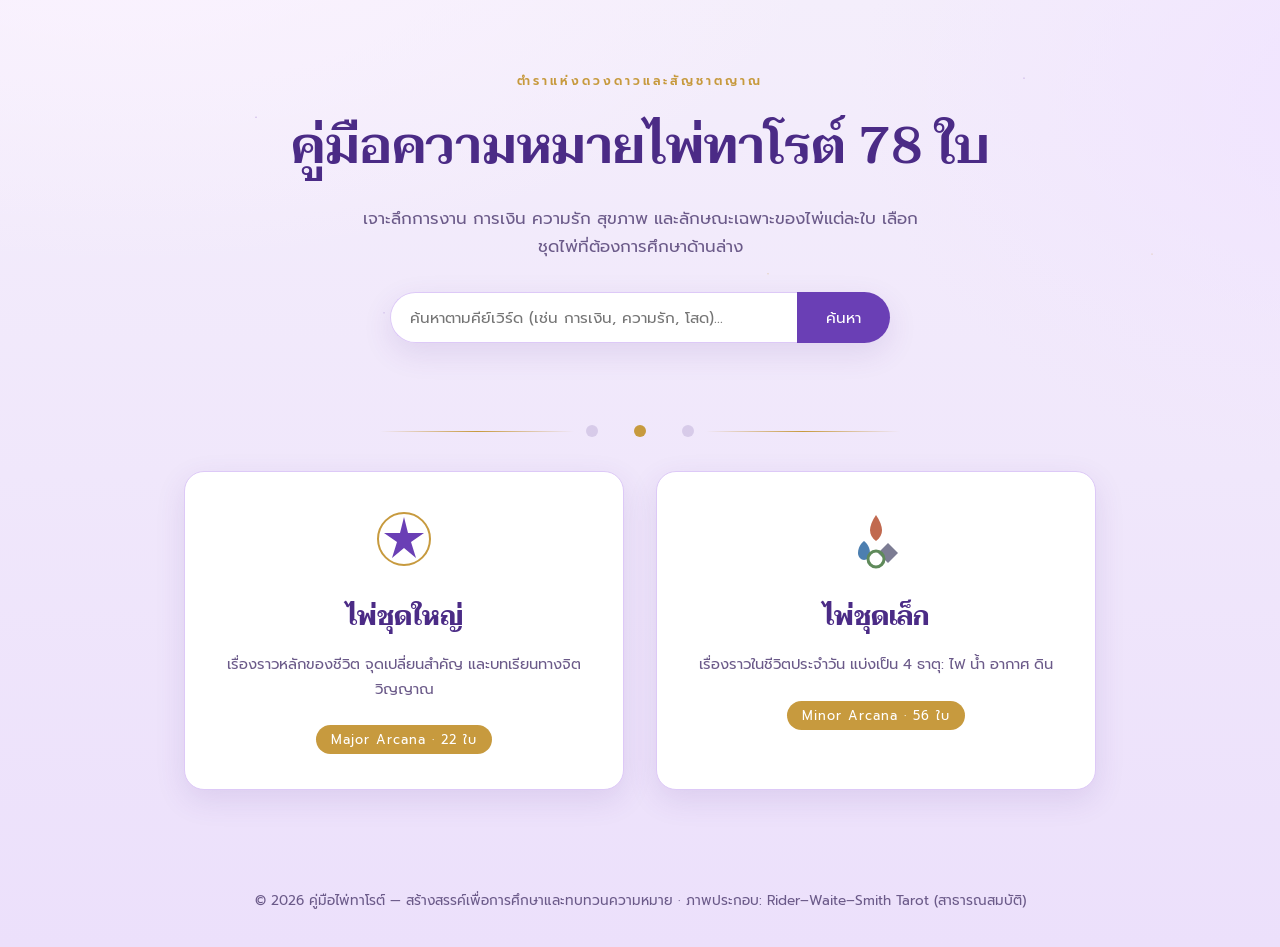
==== tarotweb/tarot.html @ 009a8fa0 "Add files via upload" ====
<!DOCTYPE html>
<html lang="th">
<head>
<meta charset="UTF-8">
<meta name="viewport" content="width=device-width, initial-scale=1.0">
<title>ตำราไพ่ทาโรต์ 78 ใบ</title>
<link href="https://fonts.googleapis.com/css2?family=Taviraj:wght@400;500;600;700&family=Prompt:wght@300;400;500;600&display=swap" rel="stylesheet">
<style>
  :root{
    --bg-1:#f4eefb;
    --bg-2:#ece0fb;
    --panel:#ffffff;
    --ink:#3a2a52;
    --ink-soft:#6b5a89;
    --violet:#6a3fb5;
    --violet-deep:#4b2b86;
    --gold:#c79a3e;
    --line:#ddc9f7;
    --fire:#c1694f;
    --water:#4d7fb0;
    --air:#7c7c93;
    --earth:#5f8a5a;
    --shadow: 0 10px 30px rgba(90,50,150,0.12);
  }
  *{box-sizing:border-box;}
  html,body{margin:0;padding:0;}
  body{
    font-family:'Prompt',sans-serif;
    color:var(--ink);
    background:
      radial-gradient(1200px 600px at 10% -10%, #fbf3ff 0%, transparent 60%),
      radial-gradient(1000px 700px at 110% 10%, #f0e3ff 0%, transparent 55%),
      linear-gradient(180deg, var(--bg-1), var(--bg-2));
    min-height:100vh;
    line-height:1.65;
  }
  h1,h2,h3{ font-family:'Taviraj',serif; margin:0; }

  /* ---------- Moon phase divider (signature element) ---------- */
  .moon-divider{
    display:flex; align-items:center; justify-content:center; gap:10px;
    margin: 2rem auto; width:min(520px,80%);
  }
  .moon-divider .line{ height:1px; flex:1; background:linear-gradient(90deg,transparent,var(--gold),transparent); }
  .moon-divider .phases{ display:flex; gap:8px; }
  .moon-divider svg{ width:16px; height:16px; }

  /* ---------- Header / Hero ---------- */
  header.hero{
    text-align:center;
    padding: 4.5rem 1.5rem 3rem;
    position:relative;
    overflow:hidden;
  }
  header.hero::before{
    content:"";
    position:absolute; inset:0;
    background-image: radial-gradient(2px 2px at 20% 30%, rgba(107,60,181,0.35) 0, transparent 60%),
                       radial-gradient(2px 2px at 80% 20%, rgba(107,60,181,0.3) 0, transparent 60%),
                       radial-gradient(2px 2px at 60% 70%, rgba(199,154,62,0.35) 0, transparent 60%),
                       radial-gradient(2px 2px at 30% 80%, rgba(107,60,181,0.25) 0, transparent 60%),
                       radial-gradient(2px 2px at 90% 65%, rgba(199,154,62,0.3) 0, transparent 60%);
    pointer-events:none;
  }
  .eyebrow{
    letter-spacing:0.25em; text-transform:uppercase; font-size:0.75rem;
    color:var(--gold); font-weight:600; margin-bottom:0.8rem;
  }
  header.hero h1{
    font-size: clamp(2rem, 5vw, 3.2rem);
    color:var(--violet-deep);
    font-weight:600;
  }
  header.hero p{
    color:var(--ink-soft); font-size:1.05rem; max-width:560px; margin:1rem auto 0;
  }
  .search-container{
    margin-top: 2rem; display:flex; max-width:500px; width:90%; margin-left:auto; margin-right:auto;
    box-shadow: var(--shadow); border-radius: 999px;
  }
  #search-input{
    flex-grow:1; border:1px solid var(--line); background:var(--panel); color:var(--ink);
    padding: 0.8rem 1.2rem; border-radius: 999px 0 0 999px; font-family: 'Prompt', sans-serif; font-size: 0.95rem;
    border-right:none;
  }
  #search-btn{
    border:none; background:var(--violet); color:white; padding: 0 1.8rem; border-radius: 0 999px 999px 0;
    font-family: 'Prompt', sans-serif; font-size: 0.95rem; cursor:pointer; transition: background .2s;
  }
  #search-btn:hover{ background: var(--violet-deep); }

  /* ---------- Portal selection (landing) ---------- */
  .portals{
    display:grid; grid-template-columns: 1fr 1fr; gap:2rem;
    max-width:960px; margin: 1rem auto 4rem; padding:0 1.5rem;
  }
  @media (max-width:720px){ .portals{ grid-template-columns:1fr; } }

  .portal-card{
    background:var(--panel);
    border-radius:20px;
    padding:2.2rem 1.8rem;
    text-align:center;
    border:1px solid var(--line);
    box-shadow:var(--shadow);
    cursor:pointer;
    transition: transform .25s ease, box-shadow .25s ease, border-color .25s ease;
    position:relative;
  }
  .portal-card:hover{
    transform:translateY(-6px);
    box-shadow: 0 18px 40px rgba(90,50,150,0.2);
    border-color:var(--violet);
  }
  .portal-icon{ width:64px; height:64px; margin:0 auto 1rem; }
  .portal-card h2{ font-size:1.6rem; color:var(--violet-deep); margin-bottom:0.4rem; }
  .portal-count{
    display:inline-block; margin-top:0.6rem;
    font-size:0.8rem; letter-spacing:0.08em;
    color:#fff; background:var(--gold);
    padding:0.25rem 0.9rem; border-radius:999px;
  }
  .portal-card p.desc{ color:var(--ink-soft); font-size:0.92rem; margin-top:0.9rem; }

  /* ---------- Views ---------- */
  .view{ display:none; }
  .view.active{ display:block; }

  .back-btn{
    display:inline-flex; align-items:center; gap:0.4rem;
    background:none; border:1px solid var(--line);
    color:var(--violet-deep); font-family:'Prompt',sans-serif;
    padding:0.5rem 1.1rem; border-radius:999px; cursor:pointer;
    font-size:0.9rem; margin: 0 auto; display:flex; width:fit-content;
    transition: background .2s ease;
  }
  .back-btn:hover{ background:#fff; }

  .view-header{ text-align:center; padding: 2.5rem 1.5rem 1rem; }
  .view-header h2{ font-size:2rem; color:var(--violet-deep); }
  .view-header p{ color:var(--ink-soft); margin-top:0.5rem; }

  /* Suit tabs (minor arcana) */
  .suit-tabs{
    display:flex; flex-wrap:wrap; justify-content:center; gap:0.8rem;
    margin: 1.5rem auto 0; padding:0 1rem;
  }
  .suit-tab{
    display:flex; align-items:center; gap:0.5rem;
    border-radius:999px; padding:0.55rem 1.2rem;
    border:1.5px solid var(--line); background:#fff;
    cursor:pointer; font-family:'Prompt',sans-serif; font-size:0.92rem;
    color:var(--ink); transition: all .2s ease;
  }
  .suit-tab svg{ width:16px; height:16px; }
  .suit-tab.active{ color:#fff; border-color:transparent; }
  .suit-tab[data-suit="wands"].active{ background:var(--fire); }
  .suit-tab[data-suit="cups"].active{ background:var(--water); }
  .suit-tab[data-suit="swords"].active{ background:var(--air); }
  .suit-tab[data-suit="pentacles"].active{ background:var(--earth); }

  .container{ max-width:1200px; margin:0 auto; padding: 2rem 1.5rem 4rem; }

  .grid{
    display:grid; grid-template-columns: repeat(auto-fit, minmax(300px,1fr));
    gap:1.8rem;
  }

  .tarot-card{
    background:var(--panel);
    border-radius:16px;
    overflow:hidden;
    border:1px solid var(--line);
    box-shadow: 0 6px 16px rgba(90,50,150,0.08);
    transition: transform .25s ease, box-shadow .25s ease;
  }
  .tarot-card:hover{
    transform: translateY(-6px);
    box-shadow: 0 14px 30px rgba(90,50,150,0.18);
  }
  .card-image-wrap{
    background: linear-gradient(160deg,#efe4fb,#f8f2ff);
    display:flex; align-items:center; justify-content:center;
    padding:1.2rem;
  }
  .card-image-wrap img{
    width:auto; max-width:100%; height:280px; object-fit:contain;
    border-radius:6px;
    box-shadow: 0 6px 18px rgba(60,30,100,0.25);
  }
  .card-content{ padding:1.4rem 1.5rem 1.6rem; }
  .card-title{
    font-size:1.3rem; text-align:center; color:var(--violet-deep);
    padding-bottom:0.7rem; margin-bottom:0.9rem;
    border-bottom:1px dashed var(--line);
  }
  .card-details{ list-style:none; margin:0; padding:0; }
  .card-details li{ margin-bottom:0.65rem; font-size:0.92rem; color:var(--ink); }
  .card-details li strong{ color:var(--violet); font-weight:600; }
  .suit-accent-wands .card-title{ color:var(--fire); }
  .suit-accent-cups .card-title{ color:var(--water); }
  .suit-accent-swords .card-title{ color:var(--air); }
  .suit-accent-pentacles .card-title{ color:var(--earth); }

  footer{
    text-align:center; padding:2.2rem 1rem; color:var(--ink-soft); font-size:0.85rem;
  }
</style>
</head>
<body>

<header class="hero">
  <div class="eyebrow">ตำราแห่งดวงดาวและสัญชาตญาณ</div>
  <h1>คู่มือความหมายไพ่ทาโรต์ 78 ใบ</h1>
  <p>เจาะลึกการงาน การเงิน ความรัก สุขภาพ และลักษณะเฉพาะของไพ่แต่ละใบ เลือกชุดไพ่ที่ต้องการศึกษาด้านล่าง</p>
  <div class="search-container">
    <input type="search" id="search-input" placeholder="ค้นหาตามคีย์เวิร์ด (เช่น การเงิน, ความรัก, โสด)...">
    <button id="search-btn">ค้นหา</button>
  </div>
</header>

<div class="moon-divider">
  <div class="line"></div>
  <div class="phases">
    <svg viewBox="0 0 24 24"><circle cx="12" cy="12" r="9" fill="#4b2b86" opacity="0.15"/></svg>
    <svg viewBox="0 0 24 24"><path d="M12 3a9 9 0 000 18 6.5 6.5 0 010-18z" fill="#c79a3e"/></svg>
    <svg viewBox="0 0 24 24"><circle cx="12" cy="12" r="9" fill="#c79a3e"/></svg>
    <svg viewBox="0 0 24 24"><path d="M12 3a9 9 0 010 18 6.5 6.5 0 000-18z" fill="#c79a3e"/></svg>
    <svg viewBox="0 0 24 24"><circle cx="12" cy="12" r="9" fill="#4b2b86" opacity="0.15"/></svg>
  </div>
  <div class="line"></div>
</div>

<!-- ============ LANDING: PORTAL SELECTION ============ -->
<div id="landing" class="view active">
  <div class="portals">
    <div class="portal-card" id="portal-major">
      <svg class="portal-icon" viewBox="0 0 64 64"><circle cx="32" cy="32" r="26" fill="none" stroke="#c79a3e" stroke-width="2"/><path d="M32 10 L36 26 L52 26 L39 35 L44 51 L32 41 L20 51 L25 35 L12 26 L28 26 Z" fill="#6a3fb5"/></svg>
      <h2>ไพ่ชุดใหญ่</h2>
      <p class="desc">เรื่องราวหลักของชีวิต จุดเปลี่ยนสำคัญ และบทเรียนทางจิตวิญญาณ</p>
      <span class="portal-count">Major Arcana · 22 ใบ</span>
    </div>
    <div class="portal-card" id="portal-minor">
      <svg class="portal-icon" viewBox="0 0 64 64">
        <path d="M32 8 C24 20 24 28 32 34 C40 28 40 20 32 8Z" fill="#c1694f"/>
        <path d="M14 46 C14 38 20 34 20 34 C20 34 26 38 26 46 C26 50 23 53 20 53 C17 53 14 50 14 46Z" fill="#4d7fb0"/>
        <path d="M44 36 L54 46 L44 56 L34 46 Z" fill="#7c7c93"/>
        <circle cx="32" cy="52" r="8" fill="none" stroke="#5f8a5a" stroke-width="3"/>
      </svg>
      <h2>ไพ่ชุดเล็ก</h2>
      <p class="desc">เรื่องราวในชีวิตประจำวัน แบ่งเป็น 4 ธาตุ: ไฟ น้ำ อากาศ ดิน</p>
      <span class="portal-count">Minor Arcana · 56 ใบ</span>
    </div>
  </div>
</div>

<!-- ============ MAJOR ARCANA VIEW ============ -->
<div id="major" class="view">
  <div class="view-header">
    <button class="back-btn">← กลับหน้าเลือกชุดไพ่</button>
    <h2 style="margin-top:1.2rem;">🌟 Major Arcana — ไพ่ชุดใหญ่ 22 ใบ</h2>
    <p>เรื่องราวการเดินทางของ "The Fool" ผ่านบทเรียนสำคัญของชีวิต</p>
  </div>
  <div class="container">
    <div class="grid" id="major-grid"></div>
  </div>
</div>

<!-- ============ MINOR ARCANA VIEW ============ -->
<div id="minor" class="view">
  <div class="view-header">
    <button class="back-btn">← กลับหน้าเลือกชุดไพ่</button>
    <h2 style="margin-top:1.2rem;">🔮 Minor Arcana — ไพ่ชุดเล็ก 56 ใบ</h2>
    <p>แบ่งตาม 4 ธาตุ เลือกชุดที่ต้องการศึกษา</p>
    <div class="suit-tabs">
      <div class="suit-tab active" data-suit="wands">
        <svg viewBox="0 0 24 24"><path d="M12 2c-3 4-3 7 0 10 3-3 3-6 0-10z" fill="currentColor"/></svg>
        Wands · ไฟ
      </div>
      <div class="suit-tab" data-suit="cups">
        <svg viewBox="0 0 24 24"><path d="M5 15c0-3 2-6 2-6h10s2 3 2 6a7 7 0 01-14 0z" fill="currentColor"/></svg>
        Cups · น้ำ
      </div>
      <div class="suit-tab" data-suit="swords">
        <svg viewBox="0 0 24 24"><path d="M12 2l3 3-9 9-3-3z" fill="currentColor"/><path d="M15 5l4 4-9 9-4-4z" fill="currentColor" opacity="0.6"/></svg>
        Swords · อากาศ
      </div>
      <div class="suit-tab" data-suit="pentacles">
        <svg viewBox="0 0 24 24"><circle cx="12" cy="12" r="9" fill="none" stroke="currentColor" stroke-width="2"/></svg>
        Pentacles · ดิน
      </div>
    </div>
  </div>
  <div class="container">
    <div class="grid" id="minor-grid"></div>
  </div>
</div>

<!-- ============ SEARCH RESULTS VIEW ============ -->
<div id="search-results" class="view">
  <div class="view-header">
    <button class="back-btn">← กลับหน้าเลือกชุดไพ่</button>
    <h2 style="margin-top:1.2rem;">ผลการค้นหา</h2>
    <p id="search-results-desc"></p>
  </div>
  <div class="container">
    <div class="grid" id="search-results-grid"></div>
  </div>
</div>

<footer>&copy; 2026 คู่มือไพ่ทาโรต์ — สร้างสรรค์เพื่อการศึกษาและทบทวนความหมาย · ภาพประกอบ: Rider–Waite–Smith Tarot (สาธารณสมบัติ)</footer>

<script type="module" src="app.js"></script>
</body>
</html>
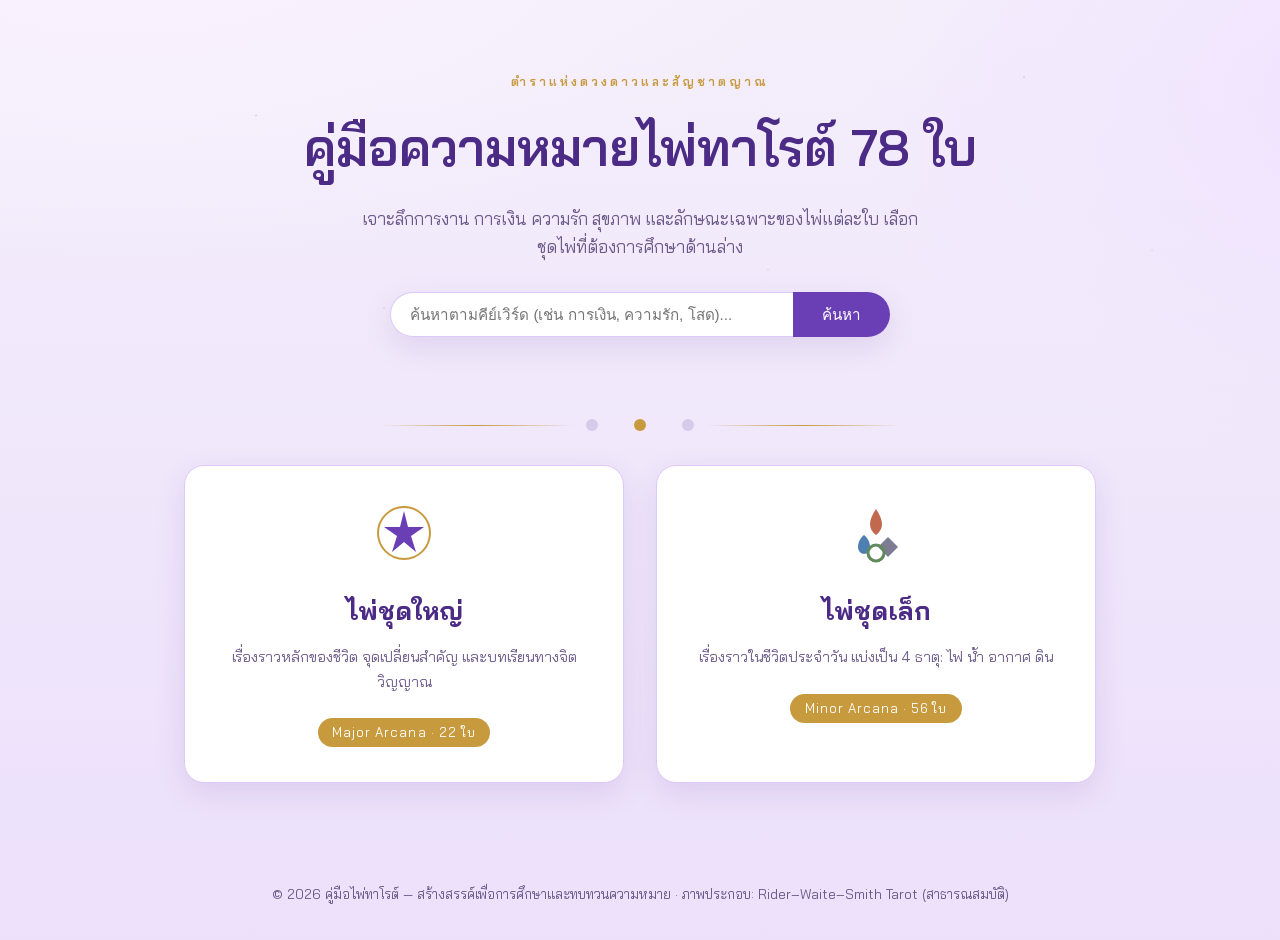
==== commit aeaf63d7: "update font Jamjiree" ====
--- a/tarotweb/tarot.html
+++ b/tarotweb/tarot.html
@@ -4,6 +4,9 @@
 <meta charset="UTF-8">
 <meta name="viewport" content="width=device-width, initial-scale=1.0">
 <title>ตำราไพ่ทาโรต์ 78 ใบ</title>
+<link rel="preconnect" href="https://fonts.googleapis.com">
+<link rel="preconnect" href="https://fonts.gstatic.com" crossorigin>
+<link href="https://fonts.googleapis.com/css2?family=Bai+Jamjuree:ital,wght@0,200;0,300;0,400;0,500;0,600;0,700;1,200;1,300;1,400;1,500;1,600;1,700&display=swap" rel="stylesheet">
 <link href="https://fonts.googleapis.com/css2?family=Taviraj:wght@400;500;600;700&family=Prompt:wght@300;400;500;600&display=swap" rel="stylesheet">
 <style>
   :root{
@@ -25,7 +28,7 @@
   *{box-sizing:border-box;}
   html,body{margin:0;padding:0;}
   body{
-    font-family:'Prompt',sans-serif;
+    font-family:'Bai Jamjuree',sans-serif;
     color:var(--ink);
     background:
       radial-gradient(1200px 600px at 10% -10%, #fbf3ff 0%, transparent 60%),
@@ -34,7 +37,7 @@
     min-height:100vh;
     line-height:1.65;
   }
-  h1,h2,h3{ font-family:'Taviraj',serif; margin:0; }
+  h1,h2,h3{ margin:0; }
 
   /* ---------- Moon phase divider (signature element) ---------- */
   .moon-divider{
@@ -80,12 +83,12 @@
   }
   #search-input{
     flex-grow:1; border:1px solid var(--line); background:var(--panel); color:var(--ink);
-    padding: 0.8rem 1.2rem; border-radius: 999px 0 0 999px; font-family: 'Prompt', sans-serif; font-size: 0.95rem;
+    padding: 0.8rem 1.2rem; border-radius: 999px 0 0 999px;  font-size: 0.95rem;
     border-right:none;
   }
   #search-btn{
     border:none; background:var(--violet); color:white; padding: 0 1.8rem; border-radius: 0 999px 999px 0;
-    font-family: 'Prompt', sans-serif; font-size: 0.95rem; cursor:pointer; transition: background .2s;
+     font-size: 0.95rem; cursor:pointer; transition: background .2s;
   }
   #search-btn:hover{ background: var(--violet-deep); }
 
@@ -129,7 +132,7 @@
   .back-btn{
     display:inline-flex; align-items:center; gap:0.4rem;
     background:none; border:1px solid var(--line);
-    color:var(--violet-deep); font-family:'Prompt',sans-serif;
+    color:var(--violet-deep); 
     padding:0.5rem 1.1rem; border-radius:999px; cursor:pointer;
     font-size:0.9rem; margin: 0 auto; display:flex; width:fit-content;
     transition: background .2s ease;
@@ -204,6 +207,13 @@
 
   footer{
     text-align:center; padding:2.2rem 1rem; color:var(--ink-soft); font-size:0.85rem;
+  }
+  footer a{
+    color:inherit;
+    text-decoration:none;
+  }
+  footer a:hover{
+    text-decoration:underline;
   }
 </style>
 </head>
@@ -259,7 +269,7 @@
   <div class="view-header">
     <button class="back-btn">← กลับหน้าเลือกชุดไพ่</button>
     <h2 style="margin-top:1.2rem;">🌟 Major Arcana — ไพ่ชุดใหญ่ 22 ใบ</h2>
-    <p>เรื่องราวการเดินทางของ "The Fool" ผ่านบทเรียนสำคัญของชีวิต</p>
+    <p>เรื่องราวการเดินทาง ผ่านบทเรียนสำคัญของชีวิต</p>
   </div>
   <div class="container">
     <div class="grid" id="major-grid"></div>
@@ -273,9 +283,9 @@
     <h2 style="margin-top:1.2rem;">🔮 Minor Arcana — ไพ่ชุดเล็ก 56 ใบ</h2>
     <p>แบ่งตาม 4 ธาตุ เลือกชุดที่ต้องการศึกษา</p>
     <div class="suit-tabs">
-      <div class="suit-tab active" data-suit="wands">
+      <div class="suit-tab active" data-suit="pentacles">
         <svg viewBox="0 0 24 24"><path d="M12 2c-3 4-3 7 0 10 3-3 3-6 0-10z" fill="currentColor"/></svg>
-        Wands · ไฟ
+        pentacles · ดิน
       </div>
       <div class="suit-tab" data-suit="cups">
         <svg viewBox="0 0 24 24"><path d="M5 15c0-3 2-6 2-6h10s2 3 2 6a7 7 0 01-14 0z" fill="currentColor"/></svg>
@@ -283,11 +293,11 @@
       </div>
       <div class="suit-tab" data-suit="swords">
         <svg viewBox="0 0 24 24"><path d="M12 2l3 3-9 9-3-3z" fill="currentColor"/><path d="M15 5l4 4-9 9-4-4z" fill="currentColor" opacity="0.6"/></svg>
-        Swords · อากาศ
+        Swords · ลม
       </div>
-      <div class="suit-tab" data-suit="pentacles">
+      <div class="suit-tab" data-suit="wands">
         <svg viewBox="0 0 24 24"><circle cx="12" cy="12" r="9" fill="none" stroke="currentColor" stroke-width="2"/></svg>
-        Pentacles · ดิน
+        wands · ไฟ
       </div>
     </div>
   </div>
@@ -308,7 +318,7 @@
   </div>
 </div>
 
-<footer>&copy; 2026 คู่มือไพ่ทาโรต์ — สร้างสรรค์เพื่อการศึกษาและทบทวนความหมาย · ภาพประกอบ: Rider–Waite–Smith Tarot (สาธารณสมบัติ)</footer>
+<footer>&copy; 2026 คู่มือไพ่ทาโรต์ — สร้างสรรค์เพื่อการศึกษาและทบทวนความหมาย · <a href="https://en.wikipedia.org/wiki/Rider%E2%80%93Waite_Tarot">ภาพประกอบ: Rider–Waite–Smith Tarot (สาธารณสมบัติ)</a> </footer>
 
 <script type="module" src="app.js"></script>
 </body>
